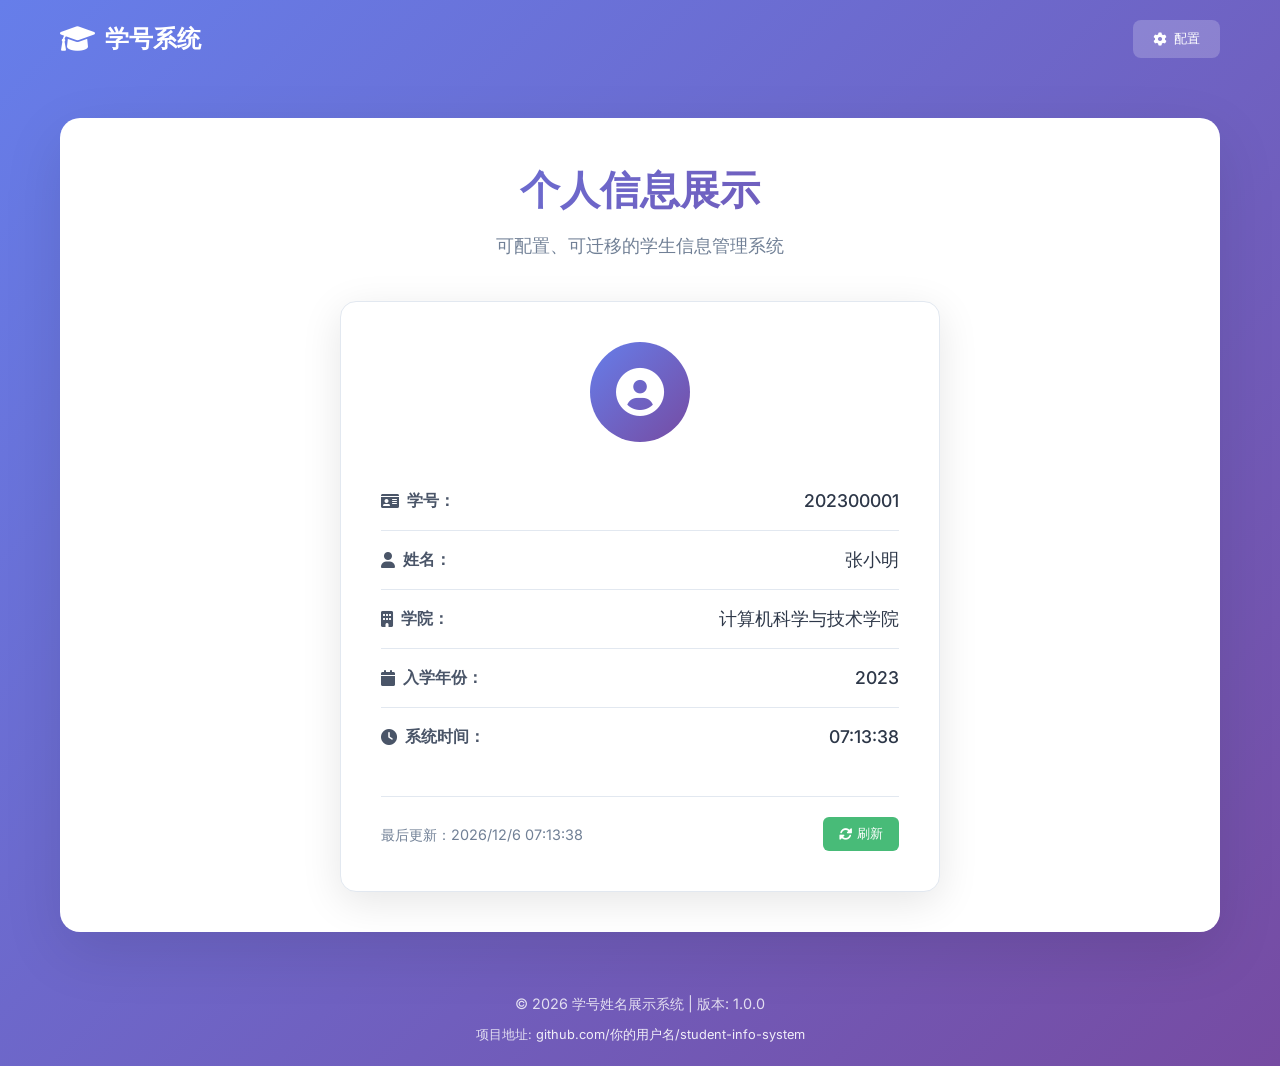
==== frontend/index.html @ 8b937c93 "第一次提交 - 完成基础功能" ====
<!DOCTYPE html>
<html lang="zh-CN">
<head>
    <meta charset="UTF-8">
    <meta name="viewport" content="width=device-width, initial-scale=1.0">
    <title>学号姓名展示系统</title>
    <link rel="stylesheet" href="css/style.css">
    <link rel="stylesheet" href="https://cdnjs.cloudflare.com/ajax/libs/font-awesome/6.0.0/css/all.min.css">
    <link href="https://fonts.googleapis.com/css2?family=Inter:wght@300;400;600&display=swap" rel="stylesheet">
</head>
<body>
    <div class="container">
        <!-- 导航栏 -->
        <nav class="navbar">
            <div class="logo">
                <i class="fas fa-graduation-cap"></i>
                <span>学号系统</span>
            </div>
            <div class="nav-controls">
                <button class="btn-config" onclick="openConfig()">
                    <i class="fas fa-cog"></i> 配置
                </button>
            </div>
        </nav>

        <!-- 主要内容 -->
        <main>
            <section class="hero-section">
                <h1>个人信息展示</h1>
                <p class="subtitle">可配置、可迁移的学生信息管理系统</p>

                <div class="info-card">
                    <div class="avatar">
                        <i class="fas fa-user-circle"></i>
                    </div>

                    <div class="info-content">
                        <div class="info-row">
                            <span class="label"><i class="fas fa-id-card"></i> 学号：</span>
                            <span class="value" id="studentId">202300001</span>
                        </div>

                        <div class="info-row">
                            <span class="label"><i class="fas fa-user"></i> 姓名：</span>
                            <span class="value" id="studentName">张小明</span>
                        </div>

                        <div class="info-row">
                            <span class="label"><i class="fas fa-building"></i> 学院：</span>
                            <span class="value" id="studentDepartment">计算机科学与技术学院</span>
                        </div>

                        <div class="info-row">
                            <span class="label"><i class="fas fa-calendar"></i> 入学年份：</span>
                            <span class="value" id="enrollmentYear">2023</span>
                        </div>

                        <div class="info-row">
                            <span class="label"><i class="fas fa-clock"></i> 系统时间：</span>
                            <span class="value" id="currentTime">--:--:--</span>
                        </div>
                    </div>

                    <div class="card-footer">
                        <span>最后更新：<span id="lastUpdate">--</span></span>
                        <button class="btn-refresh" onclick="refreshData()">
                            <i class="fas fa-sync-alt"></i> 刷新
                        </button>
                    </div>
                </div>
            </section>

            <!-- 配置面板（默认隐藏） -->
            <div class="config-modal" id="configModal">
                <div class="modal-content">
                    <div class="modal-header">
                        <h2><i class="fas fa-sliders-h"></i> 系统配置</h2>
                        <button class="btn-close" onclick="closeConfig()">
                            <i class="fas fa-times"></i>
                        </button>
                    </div>

                    <div class="modal-body">
                        <div class="form-group">
                            <label for="configStudentId">
                                <i class="fas fa-id-badge"></i> 学号
                            </label>
                            <input type="text" id="configStudentId"
                                   placeholder="请输入学号"
                                   value="202300001">
                        </div>

                        <div class="form-group">
                            <label for="configStudentName">
                                <i class="fas fa-signature"></i> 姓名
                            </label>
                            <input type="text" id="configStudentName"
                                   placeholder="请输入姓名"
                                   value="张小明">
                        </div>

                        <div class="form-group">
                            <label for="configDepartment">
                                <i class="fas fa-university"></i> 学院
                            </label>
                            <input type="text" id="configDepartment"
                                   placeholder="请输入学院"
                                   value="计算机科学与技术学院">
                        </div>

                        <div class="form-group">
                            <label for="configTheme">
                                <i class="fas fa-palette"></i> 主题颜色
                            </label>
                            <select id="configTheme">
                                <option value="blue">蓝色主题</option>
                                <option value="green">绿色主题</option>
                                <option value="purple">紫色主题</option>
                                <option value="dark">深色主题</option>
                            </select>
                        </div>

                        <div class="form-group">
                            <label>
                                <i class="fas fa-redo"></i> 自动刷新
                                <label class="switch">
                                    <input type="checkbox" id="configAutoRefresh" checked>
                                    <span class="slider"></span>
                                </label>
                            </label>
                        </div>
                    </div>

                    <div class="modal-footer">
                        <button class="btn btn-secondary" onclick="closeConfig()">
                            取消
                        </button>
                        <button class="btn btn-primary" onclick="saveConfig()">
                            <i class="fas fa-save"></i> 保存配置
                        </button>
                        <button class="btn btn-success" onclick="exportConfig()">
                            <i class="fas fa-download"></i> 导出配置
                        </button>
                    </div>
                </div>
            </div>
        </main>

        <!-- 页脚 -->
        <footer>
            <p>© 2026 学号姓名展示系统 | 版本: <span id="appVersion">1.0.0</span></p>
            <p class="build-info">
                项目地址: <a href="https://github.com/你的用户名/student-info-system" target="_blank">
                    github.com/你的用户名/student-info-system
                </a>
            </p>
        </footer>
    </div>

    <!-- JavaScript 文件 -->
    <script src="js/config.js"></script>
    <script src="js/main.js"></script>
</body>
</html>
---- frontend/css/style.css ----
/* 全局样式 */
* {
    margin: 0;
    padding: 0;
    box-sizing: border-box;
}

body {
    font-family: 'Inter', -apple-system, BlinkMacSystemFont, sans-serif;
    background: linear-gradient(135deg, #667eea 0%, #764ba2 100%);
    min-height: 100vh;
    color: #333;
    line-height: 1.6;
}

.container {
    max-width: 1200px;
    margin: 0 auto;
    padding: 0 20px;
}

/* 导航栏 */
.navbar {
    display: flex;
    justify-content: space-between;
    align-items: center;
    padding: 20px 0;
    margin-bottom: 40px;
}

.logo {
    display: flex;
    align-items: center;
    gap: 10px;
    font-size: 24px;
    font-weight: 600;
    color: white;
}

.logo i {
    font-size: 28px;
}

.nav-controls {
    display: flex;
    gap: 15px;
}

.btn-config {
    background: rgba(255, 255, 255, 0.2);
    color: white;
    border: none;
    padding: 10px 20px;
    border-radius: 8px;
    cursor: pointer;
    display: flex;
    align-items: center;
    gap: 8px;
    transition: background 0.3s;
}

.btn-config:hover {
    background: rgba(255, 255, 255, 0.3);
}

/* 主要内容 */
main {
    background: white;
    border-radius: 20px;
    padding: 40px;
    box-shadow: 0 20px 60px rgba(0, 0, 0, 0.1);
    margin-bottom: 40px;
}

.hero-section {
    text-align: center;
}

.hero-section h1 {
    font-size: 2.5rem;
    color: #2d3748;
    margin-bottom: 10px;
    background: linear-gradient(135deg, #667eea 0%, #764ba2 100%);
    -webkit-background-clip: text;
    -webkit-text-fill-color: transparent;
}

.subtitle {
    color: #718096;
    font-size: 1.1rem;
    margin-bottom: 40px;
}

/* 信息卡片 */
.info-card {
    max-width: 600px;
    margin: 0 auto;
    background: white;
    border-radius: 16px;
    padding: 40px;
    box-shadow: 0 10px 40px rgba(0, 0, 0, 0.1);
    border: 1px solid #e2e8f0;
    transition: transform 0.3s ease;
}

.info-card:hover {
    transform: translateY(-5px);
}

.avatar {
    width: 100px;
    height: 100px;
    margin: 0 auto 30px;
    background: linear-gradient(135deg, #667eea 0%, #764ba2 100%);
    border-radius: 50%;
    display: flex;
    align-items: center;
    justify-content: center;
    font-size: 48px;
    color: white;
}

.info-content {
    margin-bottom: 30px;
}

.info-row {
    display: flex;
    justify-content: space-between;
    align-items: center;
    padding: 15px 0;
    border-bottom: 1px solid #e2e8f0;
}

.info-row:last-child {
    border-bottom: none;
}

.label {
    font-weight: 600;
    color: #4a5568;
    display: flex;
    align-items: center;
    gap: 8px;
}

.value {
    font-size: 1.1rem;
    font-weight: 500;
    color: #2d3748;
}

.card-footer {
    display: flex;
    justify-content: space-between;
    align-items: center;
    padding-top: 20px;
    border-top: 1px solid #e2e8f0;
    color: #718096;
    font-size: 0.9rem;
}

.btn-refresh {
    background: #48bb78;
    color: white;
    border: none;
    padding: 8px 16px;
    border-radius: 6px;
    cursor: pointer;
    display: flex;
    align-items: center;
    gap: 5px;
    transition: background 0.3s;
}

.btn-refresh:hover {
    background: #38a169;
}

/* 配置模态框 */
.config-modal {
    display: none;
    position: fixed;
    top: 0;
    left: 0;
    width: 100%;
    height: 100%;
    background: rgba(0, 0, 0, 0.5);
    z-index: 1000;
    align-items: center;
    justify-content: center;
}

.config-modal.active {
    display: flex;
}

.modal-content {
    background: white;
    border-radius: 16px;
    width: 90%;
    max-width: 500px;
    max-height: 80vh;
    overflow-y: auto;
    box-shadow: 0 20px 60px rgba(0, 0, 0, 0.3);
}

.modal-header {
    display: flex;
    justify-content: space-between;
    align-items: center;
    padding: 20px 30px;
    border-bottom: 1px solid #e2e8f0;
}

.modal-header h2 {
    color: #2d3748;
    display: flex;
    align-items: center;
    gap: 10px;
}

.btn-close {
    background: none;
    border: none;
    font-size: 20px;
    color: #718096;
    cursor: pointer;
    padding: 5px;
    border-radius: 4px;
    transition: background 0.3s;
}

.btn-close:hover {
    background: #f7fafc;
}

.modal-body {
    padding: 30px;
}

.form-group {
    margin-bottom: 25px;
}

.form-group label {
    display: block;
    margin-bottom: 8px;
    font-weight: 600;
    color: #4a5568;
    display: flex;
    align-items: center;
    gap: 8px;
}

.form-group input[type="text"],
.form-group select {
    width: 100%;
    padding: 12px 16px;
    border: 2px solid #e2e8f0;
    border-radius: 8px;
    font-size: 16px;
    transition: border-color 0.3s;
}

.form-group input[type="text"]:focus,
.form-group select:focus {
    outline: none;
    border-color: #667eea;
}

/* 开关样式 */
.switch {
    position: relative;
    display: inline-block;
    width: 60px;
    height: 34px;
    margin-left: 15px;
}

.switch input {
    opacity: 0;
    width: 0;
    height: 0;
}

.slider {
    position: absolute;
    cursor: pointer;
    top: 0;
    left: 0;
    right: 0;
    bottom: 0;
    background-color: #cbd5e0;
    transition: .4s;
    border-radius: 34px;
}

.slider:before {
    position: absolute;
    content: "";
    height: 26px;
    width: 26px;
    left: 4px;
    bottom: 4px;
    background-color: white;
    transition: .4s;
    border-radius: 50%;
}

input:checked + .slider {
    background-color: #48bb78;
}

input:checked + .slider:before {
    transform: translateX(26px);
}

.modal-footer {
    display: flex;
    justify-content: flex-end;
    gap: 15px;
    padding: 20px 30px;
    border-top: 1px solid #e2e8f0;
}

.btn {
    padding: 10px 20px;
    border: none;
    border-radius: 8px;
    font-size: 16px;
    font-weight: 500;
    cursor: pointer;
    display: flex;
    align-items: center;
    gap: 8px;
    transition: all 0.3s;
    min-width: 120px;
    justify-content: center;
}

.btn-primary {
    background: #667eea;
    color: white;
}

.btn-primary:hover {
    background: #5a67d8;
    transform: translateY(-2px);
}

.btn-secondary {
    background: #a0aec0;
    color: white;
}

.btn-secondary:hover {
    background: #718096;
}

.btn-success {
    background: #48bb78;
    color: white;
}

.btn-success:hover {
    background: #38a169;
}

/* 页脚 */
footer {
    text-align: center;
    padding: 20px 0;
    color: rgba(255, 255, 255, 0.8);
    font-size: 0.9rem;
}

.build-info {
    margin-top: 10px;
    font-size: 0.8rem;
}

.build-info a {
    color: rgba(255, 255, 255, 0.9);
    text-decoration: none;
}

.build-info a:hover {
    text-decoration: underline;
}

/* 响应式设计 */
@media (max-width: 768px) {
    .navbar {
        flex-direction: column;
        gap: 20px;
    }

    .hero-section h1 {
        font-size: 2rem;
    }

    .info-card {
        padding: 20px;
    }

    .modal-content {
        width: 95%;
    }

    .modal-footer {
        flex-direction: column;
    }

    .btn {
        width: 100%;
    }
}
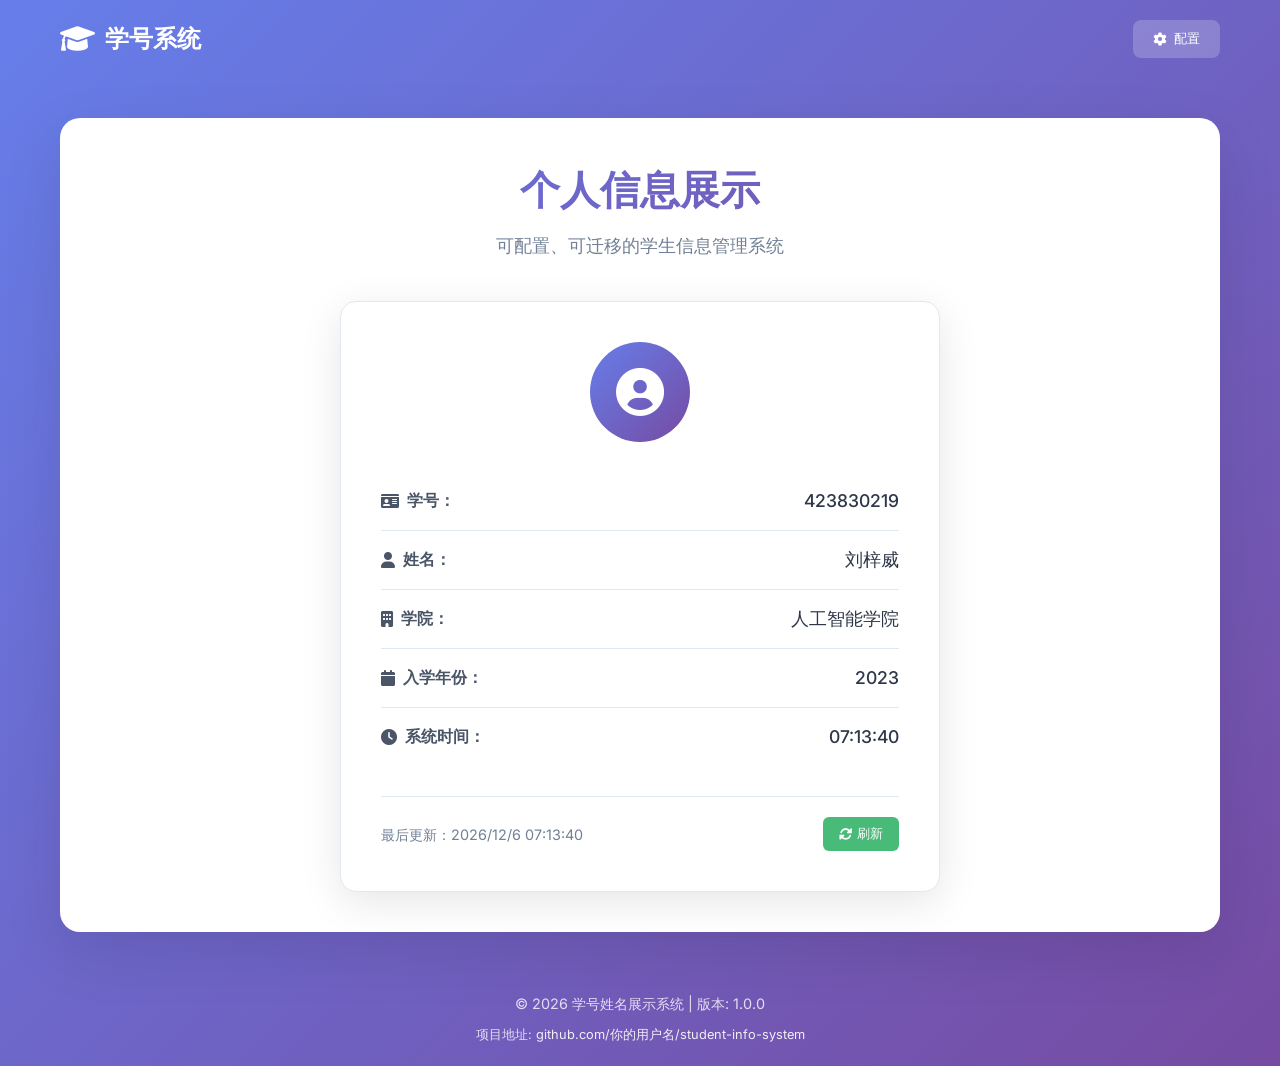
==== commit 57ae3f55: "2" ====
--- a/frontend/index.html
+++ b/frontend/index.html
@@ -87,7 +87,7 @@
                             </label>
                             <input type="text" id="configStudentId"
                                    placeholder="请输入学号"
-                                   value="202300001">
+                                   value="423830219">
                         </div>
 
                         <div class="form-group">
@@ -96,7 +96,7 @@
                             </label>
                             <input type="text" id="configStudentName"
                                    placeholder="请输入姓名"
-                                   value="张小明">
+                                   value="刘梓威">
                         </div>
 
                         <div class="form-group">
@@ -105,7 +105,7 @@
                             </label>
                             <input type="text" id="configDepartment"
                                    placeholder="请输入学院"
-                                   value="计算机科学与技术学院">
+                                   value="人工智能学院">
                         </div>
 
                         <div class="form-group">
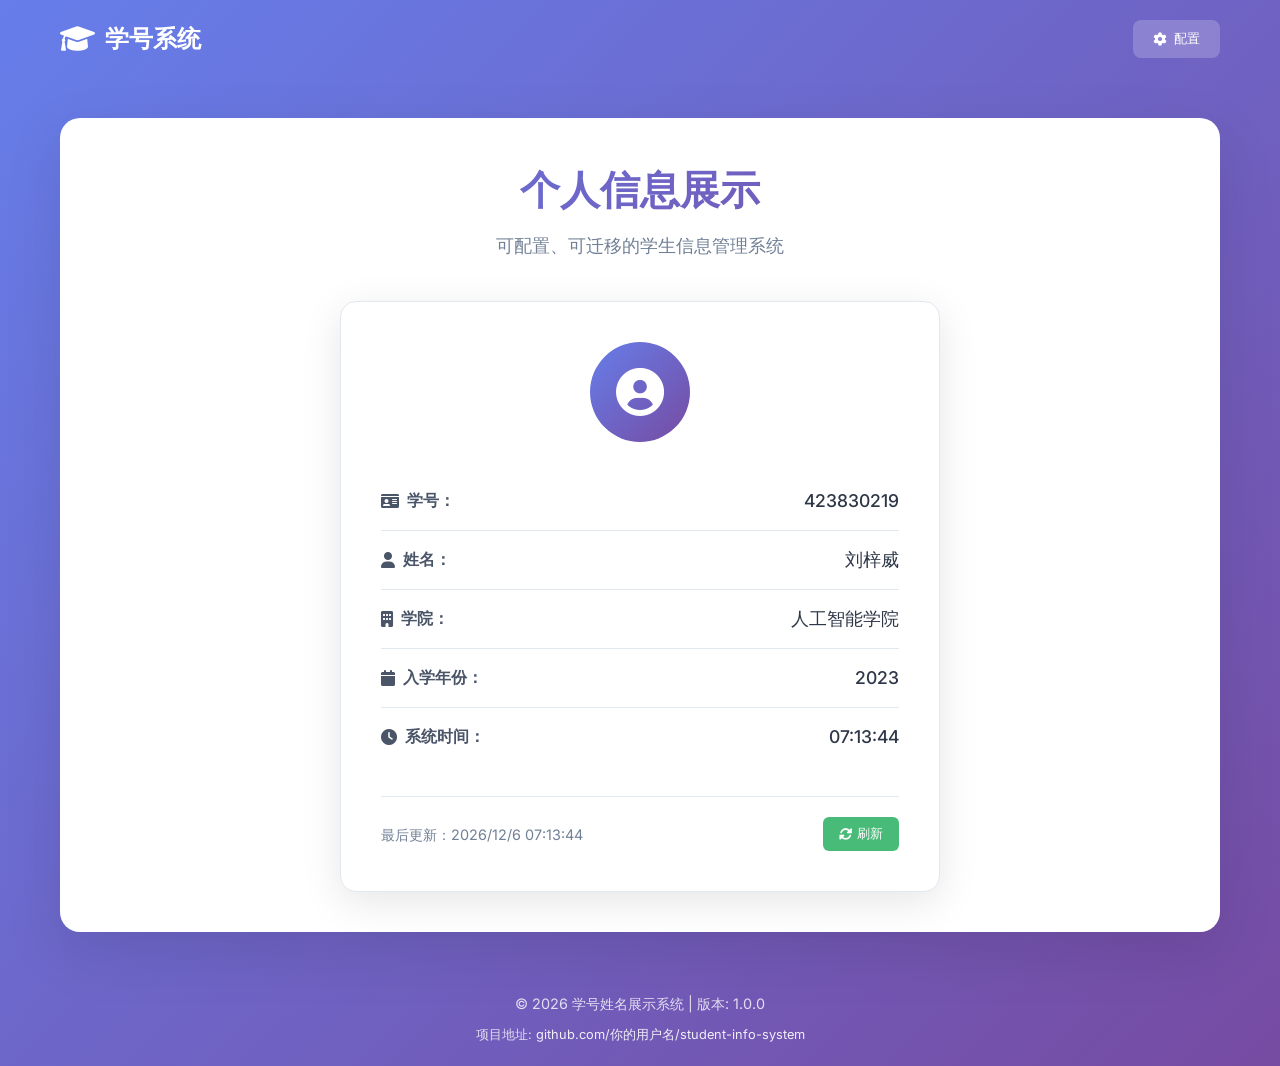
==== commit 8d797e58: "3" ====
--- a/frontend/index.html
+++ b/frontend/index.html
@@ -37,17 +37,17 @@
                     <div class="info-content">
                         <div class="info-row">
                             <span class="label"><i class="fas fa-id-card"></i> 学号：</span>
-                            <span class="value" id="studentId">202300001</span>
+                            <span class="value" id="studentId">423830219</span>
                         </div>
 
                         <div class="info-row">
                             <span class="label"><i class="fas fa-user"></i> 姓名：</span>
-                            <span class="value" id="studentName">张小明</span>
+                            <span class="value" id="studentName">刘梓威</span>
                         </div>
 
                         <div class="info-row">
                             <span class="label"><i class="fas fa-building"></i> 学院：</span>
-                            <span class="value" id="studentDepartment">计算机科学与技术学院</span>
+                            <span class="value" id="studentDepartment">人工智能学院</span>
                         </div>
 
                         <div class="info-row">
